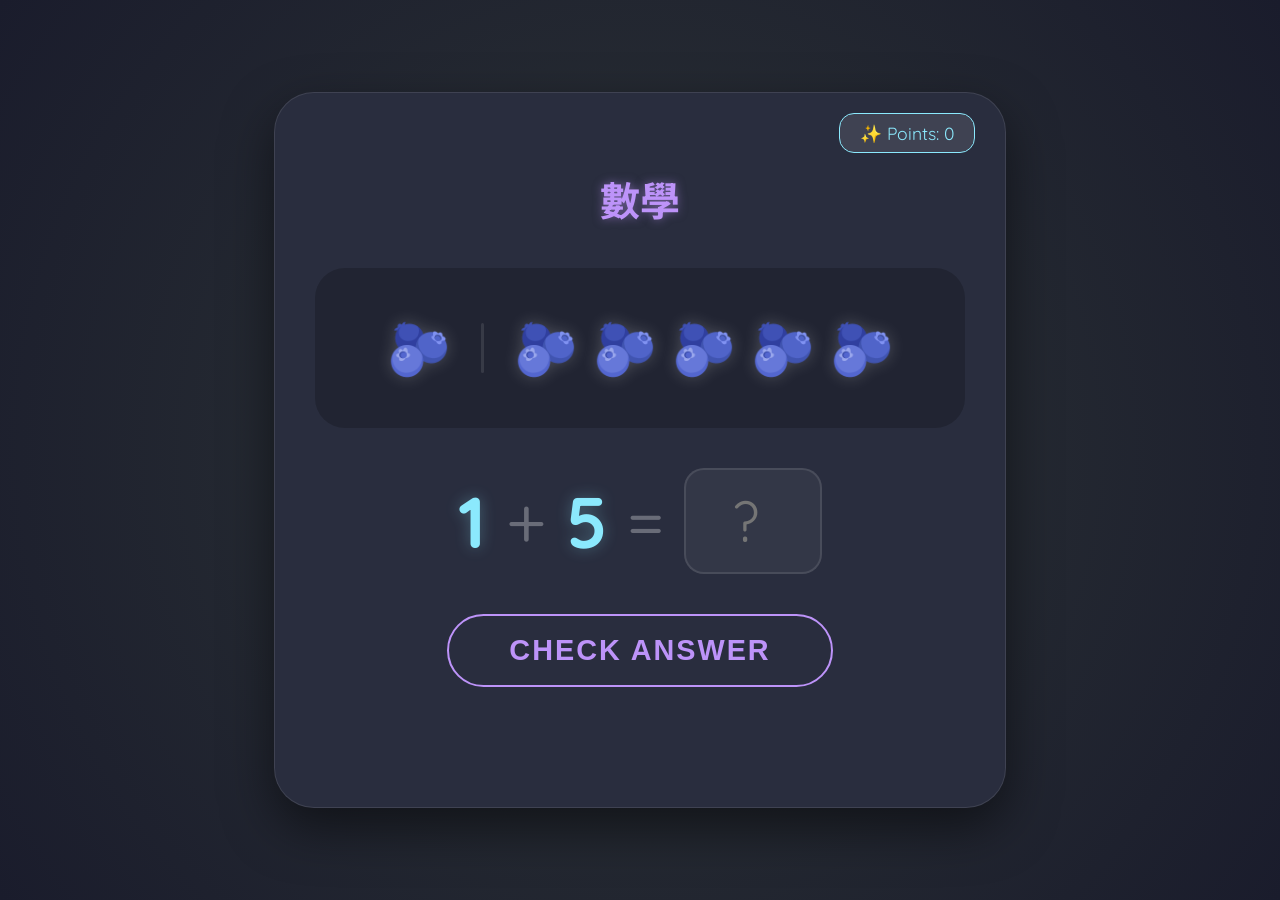
==== index.html @ ca9ec177 "upload index.html" ====
<!DOCTYPE html>
<html lang="zh-Hant">
<head>
    <meta charset="UTF-8">
    <meta name="viewport" content="width=device-width, initial-scale=1.0">
    <title>星空加法挑戰 🌌</title>
    <style>
        @import url('https://fonts.googleapis.com/css2?family=Quicksand:wght@600;700&family=Noto+Sans+TC:wght@500;700&display=swap');

        :root {
            /* 深色時尚配色 */
            --bg-dark: #1a1c2c;
            --card-bg: #292d3e;
            --primary-glow: #bd93f9; /* 夢幻紫 */
            --secondary-glow: #8be9fd; /* 湖水藍 */
            --accent-pink: #ff79c6;
            --text-light: #f8f8f2;
        }

        body {
            font-family: 'Quicksand', 'Noto Sans TC', sans-serif;
            background: radial-gradient(circle at center, #2d3436 0%, #1a1c2c 100%);
            margin: 0;
            display: flex;
            justify-content: center;
            align-items: center;
            min-height: 100vh;
            color: var(--text-light);
        }

        .game-card {
            background: var(--card-bg);
            border-radius: 40px;
            box-shadow: 0 20px 50px rgba(0, 0, 0, 0.5);
            width: 90%;
            max-width: 650px;
            padding: 50px 40px;
            text-align: center;
            border: 1px solid rgba(255, 255, 255, 0.1);
            position: relative;
        }

        .score-board {
            position: absolute;
            top: 20px;
            right: 30px;
            background: rgba(255, 255, 255, 0.1);
            padding: 8px 20px;
            border-radius: 15px;
            font-size: 1.1rem;
            color: var(--secondary-glow);
            border: 1px solid var(--secondary-glow);
        }

        h1 {
            font-size: 2.5rem;
            margin-bottom: 40px;
            color: var(--primary-glow);
            text-shadow: 0 0 10px rgba(189, 147, 249, 0.5);
        }

        /* 視覺計數區 - 深色容器 */
        .visual-area {
            background: rgba(0, 0, 0, 0.2);
            border-radius: 30px;
            padding: 30px;
            margin-bottom: 40px;
            display: flex;
            justify-content: center;
            align-items: center;
            gap: 15px;
            flex-wrap: wrap;
            min-height: 100px;
        }

        .fruit {
            font-size: 3.2rem;
            filter: drop-shadow(0 0 8px rgba(255,255,255,0.2));
            transition: transform 0.3s;
        }

        .divider {
            width: 3px;
            height: 50px;
            background: rgba(255, 255, 255, 0.1);
            margin: 0 15px;
            border-radius: 10px;
        }

        /* 數學算式區 */
        .math-display {
            display: flex;
            justify-content: center;
            align-items: center;
            gap: 20px;
            font-size: 4.5rem;
        }

        .num-box {
            color: var(--secondary-glow);
            font-weight: 700;
            text-shadow: 0 0 15px rgba(139, 233, 253, 0.3);
        }

        .symbol {
            color: rgba(255, 255, 255, 0.3);
        }

        input {
            width: 130px;
            height: 100px;
            font-size: 3.5rem;
            text-align: center;
            background: rgba(255, 255, 255, 0.05);
            border: 2px solid rgba(255, 255, 255, 0.1);
            border-radius: 20px;
            color: var(--accent-pink);
            font-family: inherit;
            outline: none;
            transition: all 0.3s;
        }

        input:focus {
            border-color: var(--accent-pink);
            background: rgba(255, 255, 255, 0.1);
            box-shadow: 0 0 20px rgba(255, 121, 198, 0.2);
        }

        /* 霓虹感按鈕 */
        .check-btn {
            background: transparent;
            color: var(--primary-glow);
            border: 2px solid var(--primary-glow);
            padding: 18px 60px;
            font-size: 1.8rem;
            border-radius: 50px;
            cursor: pointer;
            margin-top: 40px;
            transition: all 0.3s ease;
            font-weight: 700;
            text-transform: uppercase;
            letter-spacing: 2px;
        }

        .check-btn:hover {
            background: var(--primary-glow);
            color: var(--bg-dark);
            box-shadow: 0 0 30px rgba(189, 147, 249, 0.4);
        }

        #feedback {
            margin-top: 30px;
            font-size: 1.6rem;
            min-height: 40px;
            font-weight: 500;
        }
    </style>
</head>
<body>

<div class="game-card">
    <div class="score-board">✨ Points: <span id="score">0</span></div>
    <h1>數學</h1>

    <div class="visual-area" id="visual-area"></div>

    <div class="math-display">
        <div id="n1" class="num-box">0</div>
        <div class="symbol">+</div>
        <div id="n2" class="num-box">0</div>
        <div class="symbol">=</div>
        <input type="number" id="user-input" placeholder="?" inputmode="numeric">
    </div>

    <button class="check-btn" onclick="checkAnswer()">Check Answer</button>
    <div id="feedback"></div>
</div>

<script>
    let score = 0, n1, n2;
    // 使用亮色系的水果在暗背景下更出眾
    const fruits = ['🍓', '🍑', '🍋', '🍐', '🫐', '🍒', '🍩'];
    const successSound = new Audio('https://assets.mixkit.co/active_storage/sfx/2013/2013-preview.mp3'); // 輕快的鈴聲
    const failSound = new Audio('https://assets.mixkit.co/active_storage/sfx/2568/2568-preview.mp3');    // 提示音

    function init() {
        n1 = Math.floor(Math.random() * 5) + 1;
        n2 = Math.floor(Math.random() * 5) + 1;
        document.getElementById('n1').innerText = n1;
        document.getElementById('n2').innerText = n2;
        document.getElementById('user-input').value = '';
        document.getElementById('feedback').innerText = '';
        
        const area = document.getElementById('visual-area');
        const f = fruits[Math.floor(Math.random() * fruits.length)];
        area.innerHTML = '';
        
        for(let i=0; i<n1; i++) area.innerHTML += `<span class="fruit">${f}</span>`;
        area.innerHTML += `<div class="divider"></div>`;
        for(let i=0; i<n2; i++) area.innerHTML += `<span class="fruit">${f}</span>`;
    }

    function checkAnswer() {
        const val = parseInt(document.getElementById('user-input').value);
        const fb = document.getElementById('feedback');
        if(val === (n1 + n2)) {
            successSound.play();
            fb.innerText = "✨ Amazing! Heading to next star...";
            fb.style.color = "#50fa7b"; // 明亮的綠色
            score++;
            document.getElementById('score').innerText = score;
            setTimeout(init, 2000);
        } else {
            failSound.play();
            fb.innerText = "Let's count the space treats!";
            fb.style.color = "#ffb86c"; // 柔和的橘色
        }
    }
    init();
</script>

</body>
</html>
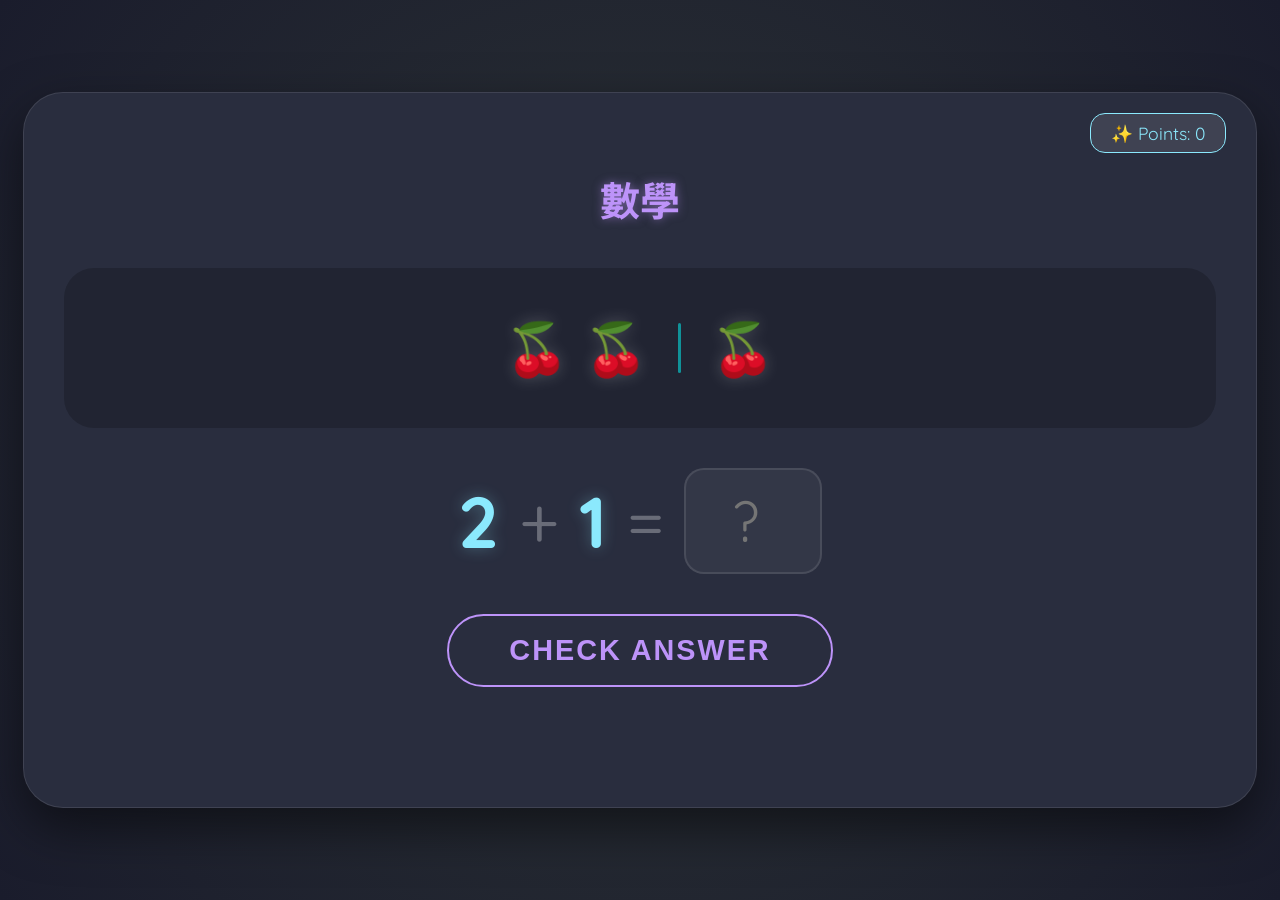
==== commit 753c2ad2: "changed style" ====
--- a/index.html
+++ b/index.html
@@ -33,7 +33,6 @@
             border-radius: 40px;
             box-shadow: 0 20px 50px rgba(0, 0, 0, 0.5);
             width: 90%;
-            max-width: 650px;
             padding: 50px 40px;
             text-align: center;
             border: 1px solid rgba(255, 255, 255, 0.1);
@@ -82,7 +81,7 @@
         .divider {
             width: 3px;
             height: 50px;
-            background: rgba(255, 255, 255, 0.1);
+            background: rgba(0, 255, 255, 0.5);
             margin: 0 15px;
             border-radius: 10px;
         }
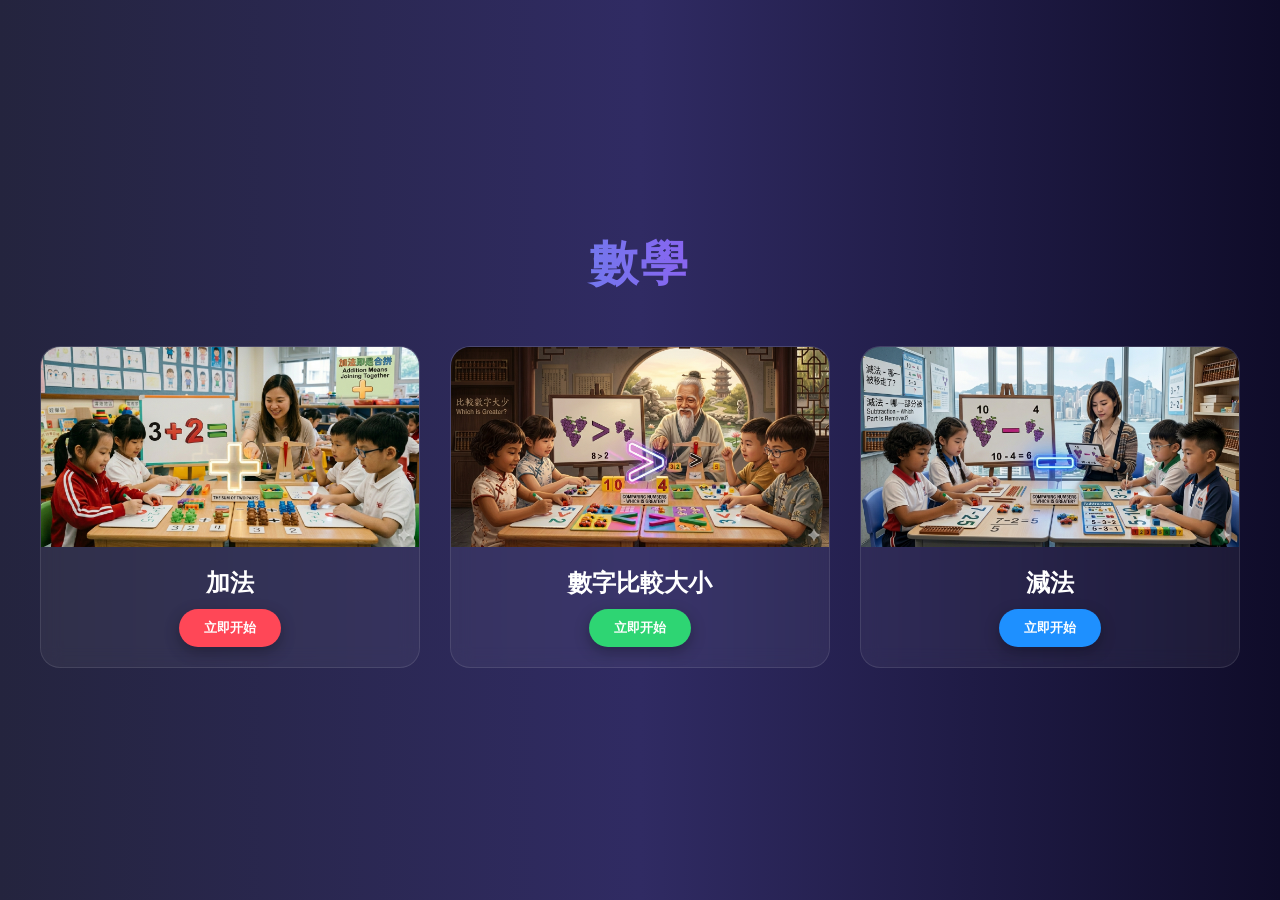
==== commit e6b2428c: "add more page for minus and compare digit" ====
--- a/index.html
+++ b/index.html
@@ -1,222 +1,63 @@
 <!DOCTYPE html>
-<html lang="zh-Hant">
+<html lang="zh-CN">
 <head>
     <meta charset="UTF-8">
     <meta name="viewport" content="width=device-width, initial-scale=1.0">
-    <title>星空加法挑戰 🌌</title>
-    <style>
-        @import url('https://fonts.googleapis.com/css2?family=Quicksand:wght@600;700&family=Noto+Sans+TC:wght@500;700&display=swap');
-
-        :root {
-            /* 深色時尚配色 */
-            --bg-dark: #1a1c2c;
-            --card-bg: #292d3e;
-            --primary-glow: #bd93f9; /* 夢幻紫 */
-            --secondary-glow: #8be9fd; /* 湖水藍 */
-            --accent-pink: #ff79c6;
-            --text-light: #f8f8f2;
-        }
-
-        body {
-            font-family: 'Quicksand', 'Noto Sans TC', sans-serif;
-            background: radial-gradient(circle at center, #2d3436 0%, #1a1c2c 100%);
-            margin: 0;
-            display: flex;
-            justify-content: center;
-            align-items: center;
-            min-height: 100vh;
-            color: var(--text-light);
-        }
-
-        .game-card {
-            background: var(--card-bg);
-            border-radius: 40px;
-            box-shadow: 0 20px 50px rgba(0, 0, 0, 0.5);
-            width: 90%;
-            padding: 50px 40px;
-            text-align: center;
-            border: 1px solid rgba(255, 255, 255, 0.1);
-            position: relative;
-        }
-
-        .score-board {
-            position: absolute;
-            top: 20px;
-            right: 30px;
-            background: rgba(255, 255, 255, 0.1);
-            padding: 8px 20px;
-            border-radius: 15px;
-            font-size: 1.1rem;
-            color: var(--secondary-glow);
-            border: 1px solid var(--secondary-glow);
-        }
-
-        h1 {
-            font-size: 2.5rem;
-            margin-bottom: 40px;
-            color: var(--primary-glow);
-            text-shadow: 0 0 10px rgba(189, 147, 249, 0.5);
-        }
-
-        /* 視覺計數區 - 深色容器 */
-        .visual-area {
-            background: rgba(0, 0, 0, 0.2);
-            border-radius: 30px;
-            padding: 30px;
-            margin-bottom: 40px;
-            display: flex;
-            justify-content: center;
-            align-items: center;
-            gap: 15px;
-            flex-wrap: wrap;
-            min-height: 100px;
-        }
-
-        .fruit {
-            font-size: 3.2rem;
-            filter: drop-shadow(0 0 8px rgba(255,255,255,0.2));
-            transition: transform 0.3s;
-        }
-
-        .divider {
-            width: 3px;
-            height: 50px;
-            background: rgba(0, 255, 255, 0.5);
-            margin: 0 15px;
-            border-radius: 10px;
-        }
-
-        /* 數學算式區 */
-        .math-display {
-            display: flex;
-            justify-content: center;
-            align-items: center;
-            gap: 20px;
-            font-size: 4.5rem;
-        }
-
-        .num-box {
-            color: var(--secondary-glow);
-            font-weight: 700;
-            text-shadow: 0 0 15px rgba(139, 233, 253, 0.3);
-        }
-
-        .symbol {
-            color: rgba(255, 255, 255, 0.3);
-        }
-
-        input {
-            width: 130px;
-            height: 100px;
-            font-size: 3.5rem;
-            text-align: center;
-            background: rgba(255, 255, 255, 0.05);
-            border: 2px solid rgba(255, 255, 255, 0.1);
-            border-radius: 20px;
-            color: var(--accent-pink);
-            font-family: inherit;
-            outline: none;
-            transition: all 0.3s;
-        }
-
-        input:focus {
-            border-color: var(--accent-pink);
-            background: rgba(255, 255, 255, 0.1);
-            box-shadow: 0 0 20px rgba(255, 121, 198, 0.2);
-        }
-
-        /* 霓虹感按鈕 */
-        .check-btn {
-            background: transparent;
-            color: var(--primary-glow);
-            border: 2px solid var(--primary-glow);
-            padding: 18px 60px;
-            font-size: 1.8rem;
-            border-radius: 50px;
-            cursor: pointer;
-            margin-top: 40px;
-            transition: all 0.3s ease;
-            font-weight: 700;
-            text-transform: uppercase;
-            letter-spacing: 2px;
-        }
-
-        .check-btn:hover {
-            background: var(--primary-glow);
-            color: var(--bg-dark);
-            box-shadow: 0 0 30px rgba(189, 147, 249, 0.4);
-        }
-
-        #feedback {
-            margin-top: 30px;
-            font-size: 1.6rem;
-            min-height: 40px;
-            font-weight: 500;
-        }
-    </style>
+    <title>數學</title>
+    <link rel="stylesheet" href="style.css">
 </head>
 <body>
 
-<div class="game-card">
-    <div class="score-board">✨ Points: <span id="score">0</span></div>
-    <h1>數學</h1>
+    <div class="container">
+        <header>
+            <h1>數學</h1>
+        </header>
 
-    <div class="visual-area" id="visual-area"></div>
+        <div class="game-grid">
+            <div class="game-card" style="--color: #ff4757;">
+                <div class="image-box">
+                    <img src="./images/plus.png" alt="Game 1">
+                </div>
+                <div class="content">
+                    <h2>加法</h2>
+                    <button onclick="openGame('plus')">立即开始</button>
+                </div>
+            </div>
 
-    <div class="math-display">
-        <div id="n1" class="num-box">0</div>
-        <div class="symbol">+</div>
-        <div id="n2" class="num-box">0</div>
-        <div class="symbol">=</div>
-        <input type="number" id="user-input" placeholder="?" inputmode="numeric">
+            <div class="game-card" style="--color: #2ed573;">
+                <div class="image-box">
+                    <img src="./images/compare.png" alt="Game 2">
+                </div>
+                <div class="content">
+                    <h2>數字比較大小</h2>
+                    <button onclick="openGame('compare')">立即开始</button>
+                </div>
+            </div>
+
+            <div class="game-card" style="--color: #1e90ff;">
+                <div class="image-box">
+                    <img src="./images/minus.png" alt="Game 3">
+                </div>
+                <div class="content">
+                    <h2>減法</h2>
+                    <button onclick="openGame('minus')">立即开始</button>
+                </div>
+            </div>
+        </div>
     </div>
 
-    <button class="check-btn" onclick="checkAnswer()">Check Answer</button>
-    <div id="feedback"></div>
-</div>
-
-<script>
-    let score = 0, n1, n2;
-    // 使用亮色系的水果在暗背景下更出眾
-    const fruits = ['🍓', '🍑', '🍋', '🍐', '🫐', '🍒', '🍩'];
-    const successSound = new Audio('https://assets.mixkit.co/active_storage/sfx/2013/2013-preview.mp3'); // 輕快的鈴聲
-    const failSound = new Audio('https://assets.mixkit.co/active_storage/sfx/2568/2568-preview.mp3');    // 提示音
-
-    function init() {
-        n1 = Math.floor(Math.random() * 5) + 1;
-        n2 = Math.floor(Math.random() * 5) + 1;
-        document.getElementById('n1').innerText = n1;
-        document.getElementById('n2').innerText = n2;
-        document.getElementById('user-input').value = '';
-        document.getElementById('feedback').innerText = '';
-        
-        const area = document.getElementById('visual-area');
-        const f = fruits[Math.floor(Math.random() * fruits.length)];
-        area.innerHTML = '';
-        
-        for(let i=0; i<n1; i++) area.innerHTML += `<span class="fruit">${f}</span>`;
-        area.innerHTML += `<div class="divider"></div>`;
-        for(let i=0; i<n2; i++) area.innerHTML += `<span class="fruit">${f}</span>`;
-    }
-
-    function checkAnswer() {
-        const val = parseInt(document.getElementById('user-input').value);
-        const fb = document.getElementById('feedback');
-        if(val === (n1 + n2)) {
-            successSound.play();
-            fb.innerText = "✨ Amazing! Heading to next star...";
-            fb.style.color = "#50fa7b"; // 明亮的綠色
-            score++;
-            document.getElementById('score').innerText = score;
-            setTimeout(init, 2000);
-        } else {
-            failSound.play();
-            fb.innerText = "Let's count the space treats!";
-            fb.style.color = "#ffb86c"; // 柔和的橘色
+    <script>
+        function openGame(gameName) {
+            //alert('正在启动: ' + gameName);
+            // 这里可以跳转链接，例如 window.location.href = 'game_url.html';
+            if (gameName == 'plus') {
+                window.location.href = 'addition.html';
+            } else if (gameName == 'minus') {
+                window.location.href = 'minus.html';
+            } else if (gameName == 'compare') {
+                window.location.href = 'compare.html';
+            }
         }
-    }
-    init();
-</script>
-
+    </script>
 </body>
 </html>
--- a/style.css
+++ b/style.css
@@ -0,0 +1,125 @@
+* {
+    margin: 0;
+    padding: 0;
+    box-sizing: border-box;
+    font-family: 'Segoe UI', Tahoma, Geneva, Verdana, sans-serif;
+}
+
+body {
+    background: #0f0c29;
+    background: linear-gradient(to right, #24243e, #302b63, #0f0c29);
+    color: white;
+    min-height: 100vh;
+    display: flex;
+    justify-content: center;
+    align-items: center;
+    padding: 20px;
+}
+
+.container {
+    max-width: 1200px;
+    width: 100%;
+}
+
+header {
+    text-align: center;
+    margin-bottom: 50px;
+    animation: fadeInDown 1s ease;
+}
+
+header h1 {
+    font-size: 3rem;
+    letter-spacing: 2px;
+    text-transform: uppercase;
+    background: linear-gradient(to right, #00dbde, #fc00ff);
+    -webkit-background-clip: text;
+    -webkit-text-fill-color: transparent;
+}
+
+/* 网格布局 */
+.game-grid {
+    display: grid;
+    grid-template-columns: repeat(auto-fit, minmax(300px, 1fr));
+    gap: 30px;
+}
+
+/* 卡片基础样式 */
+.game-card {
+    position: relative;
+    background: rgba(255, 255, 255, 0.05);
+    border-radius: 20px;
+    overflow: hidden;
+    transition: 0.5s ease;
+    border: 1px solid rgba(255, 255, 255, 0.1);
+    backdrop-filter: blur(10px);
+}
+
+/* 悬停动画：卡片升起、发光 */
+.game-card:hover {
+    transform: translateY(-15px);
+    box-shadow: 0 15px 35px var(--color);
+    border: 1px solid var(--color);
+}
+
+.image-box {
+    width: 100%;
+    height: 200px;
+    overflow: hidden;
+}
+
+.image-box img {
+    width: 100%;
+    height: 100%;
+    object-fit: cover;
+    transition: 0.5s;
+}
+
+.game-card:hover .image-box img {
+    transform: scale(1.1); /* 图片轻微放大 */
+}
+
+.content {
+    padding: 20px;
+    text-align: center;
+}
+
+.content h2 {
+    margin-bottom: 10px;
+    font-size: 1.5rem;
+}
+
+.content p {
+    font-size: 0.9rem;
+    color: #ccc;
+    margin-bottom: 20px;
+}
+
+/* 按钮样式 */
+button {
+    padding: 10px 25px;
+    background: var(--color);
+    border: none;
+    border-radius: 25px;
+    color: white;
+    font-weight: bold;
+    cursor: pointer;
+    transition: 0.3s;
+    box-shadow: 0 5px 15px rgba(0,0,0,0.3);
+}
+
+button:hover {
+    transform: scale(1.1);
+    filter: brightness(1.2);
+}
+
+/* 入场动画 */
+@keyframes fadeInDown {
+    from {
+        opacity: 0;
+        transform: translateY(-30px);
+    }
+    to {
+        opacity: 1;
+        transform: translateY(0);
+    }
+}
